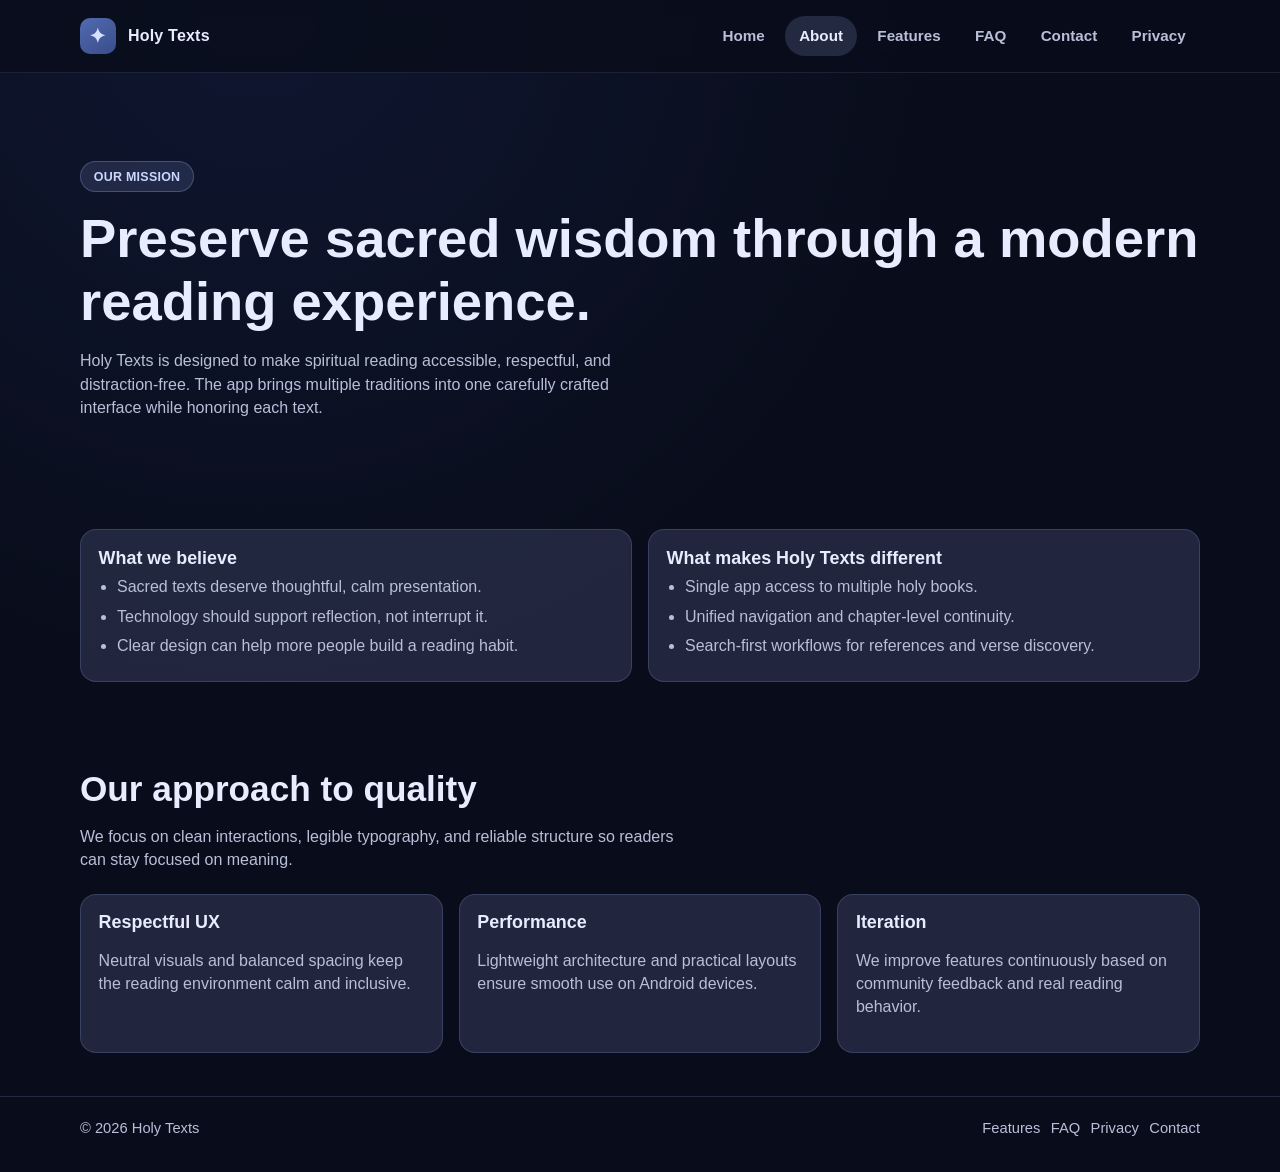
==== about.html @ 395edc4d "all changes so far" ====
<!DOCTYPE html>
<html lang="en">
  <head>
    <meta charset="UTF-8" />
    <meta name="viewport" content="width=device-width, initial-scale=1.0" />
    <title>About | Holy Texts</title>
    <meta name="description" content="Learn the mission behind Holy Texts and how the app helps users read holy scriptures with respect and clarity." />
    <link rel="stylesheet" href="styles.css" />
  </head>
  <body>
    <header class="site-header">
      <div class="container nav-wrap">
        <a class="brand" href="index.html"><span class="brand-mark">✦</span><span>Holy Texts</span></a>
        <button class="menu-btn" data-menu-button aria-expanded="false" aria-label="Open menu">Menu</button>
        <nav class="nav-links" data-nav-links>
          <a href="index.html">Home</a>
          <a class="active" href="about.html">About</a>
          <a href="features.html">Features</a>
          <a href="faq.html">FAQ</a>
          <a href="contact.html">Contact</a>
          <a href="privacy.html">Privacy</a>
        </nav>
      </div>
    </header>

    <main>
      <section class="hero">
        <div class="container">
          <span class="tag">Our mission</span>
          <h1>Preserve sacred wisdom through a modern reading experience.</h1>
          <p>
            Holy Texts is designed to make spiritual reading accessible, respectful, and distraction-free.
            The app brings multiple traditions into one carefully crafted interface while honoring each text.
          </p>
        </div>
      </section>

      <section class="section">
        <div class="container two-col">
          <article class="info-panel">
            <h3>What we believe</h3>
            <ul class="list">
              <li>Sacred texts deserve thoughtful, calm presentation.</li>
              <li>Technology should support reflection, not interrupt it.</li>
              <li>Clear design can help more people build a reading habit.</li>
            </ul>
          </article>
          <article class="info-panel">
            <h3>What makes Holy Texts different</h3>
            <ul class="list">
              <li>Single app access to multiple holy books.</li>
              <li>Unified navigation and chapter-level continuity.</li>
              <li>Search-first workflows for references and verse discovery.</li>
            </ul>
          </article>
        </div>
      </section>

      <section class="section">
        <div class="container">
          <h2>Our approach to quality</h2>
          <p class="section-intro">
            We focus on clean interactions, legible typography, and reliable structure so readers can stay focused on meaning.
          </p>
          <div class="card-grid">
            <article class="card">
              <h3>Respectful UX</h3>
              <p>Neutral visuals and balanced spacing keep the reading environment calm and inclusive.</p>
            </article>
            <article class="card">
              <h3>Performance</h3>
              <p>Lightweight architecture and practical layouts ensure smooth use on Android devices.</p>
            </article>
            <article class="card">
              <h3>Iteration</h3>
              <p>We improve features continuously based on community feedback and real reading behavior.</p>
            </article>
          </div>
        </div>
      </section>
    </main>

    <footer class="site-footer">
      <div class="container footer-row">
        <span>© 2026 Holy Texts</span>
        <nav class="footer-links">
          <a href="features.html">Features</a>
          <a href="faq.html">FAQ</a>
          <a href="privacy.html">Privacy</a>
          <a href="contact.html">Contact</a>
        </nav>
      </div>
    </footer>

    <script src="script.js"></script>
  </body>
</html>
---- styles.css ----
:root {
  --bg: #090d1b;
  --surface: #171b2a;
  --surface-2: #262d44;
  --surface-3: #3b4159;
  --text: #e8ecff;
  --text-soft: #b8bfd8;
  --primary: #3f5697;
  --accent: #6a4b71;
  --success: #7f9169;
  --danger: #9e1f1f;
  --border: #2f3550;
  --radius-lg: 24px;
  --radius-md: 16px;
  --shadow: 0 20px 50px rgba(0, 0, 0, 0.28);
  --max-width: 1120px;
}

* {
  box-sizing: border-box;
}

html,
body {
  margin: 0;
  padding: 0;
  font-family: Inter, "Segoe UI", Roboto, Arial, sans-serif;
  background: radial-gradient(circle at 20% 0%, #0f1630 0%, var(--bg) 44%);
  color: var(--text);
  line-height: 1.45;
}

a {
  color: inherit;
  text-decoration: none;
}

img {
  max-width: 100%;
  display: block;
}

.container {
  width: min(100% - 2rem, var(--max-width));
  margin-inline: auto;
}

.site-header {
  position: sticky;
  top: 0;
  z-index: 20;
  backdrop-filter: blur(8px);
  background: rgba(9, 13, 27, 0.8);
  border-bottom: 1px solid rgba(117, 128, 173, 0.18);
}

.nav-wrap {
  display: flex;
  align-items: center;
  justify-content: space-between;
  min-height: 72px;
  gap: 1rem;
}

.brand {
  display: inline-flex;
  align-items: center;
  gap: 0.75rem;
  font-weight: 700;
  letter-spacing: 0.2px;
}

.brand-mark {
  width: 36px;
  height: 36px;
  border-radius: 10px;
  background: linear-gradient(145deg, #516ab0, #394d8a);
  display: grid;
  place-items: center;
  color: #d8e2ff;
  font-size: 20px;
}

.nav-links {
  display: flex;
  align-items: center;
  gap: 0.35rem;
}

.nav-links a {
  padding: 0.58rem 0.9rem;
  border-radius: 999px;
  color: var(--text-soft);
  font-weight: 600;
  font-size: 0.95rem;
}

.nav-links a:hover,
.nav-links a.active {
  color: var(--text);
  background: rgba(137, 153, 214, 0.2);
}

.menu-btn {
  display: none;
  border: 1px solid var(--border);
  background: transparent;
  color: var(--text);
  padding: 0.45rem 0.68rem;
  border-radius: 10px;
}

.hero {
  padding: 5.5rem 0 2.5rem;
}

.hero-grid {
  display: grid;
  grid-template-columns: 1.1fr 0.9fr;
  gap: 2rem;
  align-items: center;
}

.tag {
  display: inline-block;
  background: rgba(129, 146, 207, 0.18);
  color: #cbd7ff;
  border: 1px solid rgba(153, 170, 230, 0.3);
  border-radius: 999px;
  padding: 0.35rem 0.8rem;
  font-weight: 700;
  font-size: 0.78rem;
  letter-spacing: 0.02em;
  text-transform: uppercase;
}

h1,
h2,
h3 {
  line-height: 1.15;
  margin: 0;
}

h1 {
  margin-top: 1rem;
  font-size: clamp(2rem, 5vw, 3.4rem);
}

.hero p {
  margin: 1rem 0 1.7rem;
  color: var(--text-soft);
  max-width: 60ch;
}

.button-row {
  display: flex;
  flex-wrap: wrap;
  gap: 0.8rem;
}

.btn {
  border: none;
  border-radius: 12px;
  padding: 0.72rem 1.15rem;
  font-weight: 700;
  cursor: pointer;
  font-size: 0.95rem;
}

.btn.primary {
  background: linear-gradient(145deg, #4f66a7, #3e5593);
  color: #f4f7ff;
}

.btn.ghost {
  background: transparent;
  color: var(--text);
  border: 1px solid var(--border);
}

.mock-panel {
  background: linear-gradient(170deg, #101932 5%, #0f1324 70%);
  border: 1px solid rgba(153, 170, 230, 0.22);
  border-radius: var(--radius-lg);
  padding: 1rem;
  box-shadow: var(--shadow);
}

.mock-grid {
  display: grid;
  grid-template-columns: 1fr 1fr;
  gap: 0.8rem;
}

.mock-card {
  min-height: 98px;
  border-radius: 16px;
  background: var(--surface-2);
  border: 1px solid rgba(166, 176, 210, 0.2);
  padding: 0.85rem;
}

.mock-card.primary { background: var(--primary); }
.mock-card.accent { background: var(--accent); }
.mock-card.soft { background: #464d67; }

.section {
  padding: 2.7rem 0;
}

.section h2 {
  font-size: clamp(1.5rem, 3vw, 2.2rem);
  margin-bottom: 0.7rem;
}

.section-intro {
  color: var(--text-soft);
  max-width: 70ch;
  margin-bottom: 1.4rem;
}

.card-grid {
  display: grid;
  grid-template-columns: repeat(3, minmax(0, 1fr));
  gap: 1rem;
}

.card,
.info-panel {
  background: rgba(40, 47, 72, 0.78);
  border: 1px solid rgba(136, 152, 206, 0.24);
  border-radius: var(--radius-md);
  padding: 1.1rem;
}

.card h3,
.info-panel h3 {
  margin-bottom: 0.4rem;
  font-size: 1.12rem;
}

.card p,
.info-panel p,
.list li {
  color: var(--text-soft);
}

.two-col {
  display: grid;
  grid-template-columns: 1fr 1fr;
  gap: 1rem;
}

.list {
  margin: 0;
  padding-left: 1.15rem;
}

.list li { margin: 0.4rem 0; }

.contact-form {
  display: grid;
  gap: 0.8rem;
}

label {
  display: grid;
  gap: 0.35rem;
  font-weight: 600;
  font-size: 0.92rem;
}

input,
textarea {
  width: 100%;
  background: #121a30;
  border: 1px solid var(--border);
  border-radius: 10px;
  color: var(--text);
  font: inherit;
  padding: 0.68rem 0.8rem;
}

textarea {
  min-height: 130px;
  resize: vertical;
}

.muted {
  color: var(--text-soft);
  font-size: 0.9rem;
}

.faq-list details {
  background: rgba(37, 43, 66, 0.8);
  border: 1px solid rgba(136, 152, 206, 0.24);
  border-radius: 12px;
  padding: 0.85rem 0.95rem;
}

.faq-list details + details { margin-top: 0.65rem; }

summary {
  cursor: pointer;
  font-weight: 700;
}

details p {
  margin: 0.6rem 0 0.1rem;
  color: var(--text-soft);
}

.cta-band {
  margin: 1.1rem 0 2.8rem;
  background: linear-gradient(145deg, rgba(79, 102, 167, 0.95), rgba(61, 82, 143, 0.95));
  border: 1px solid rgba(183, 197, 247, 0.32);
  border-radius: var(--radius-lg);
  padding: 1.2rem;
  display: flex;
  justify-content: space-between;
  align-items: center;
  gap: 1rem;
  flex-wrap: wrap;
}

.site-footer {
  border-top: 1px solid rgba(127, 140, 188, 0.22);
  padding: 1.3rem 0 2rem;
  color: var(--text-soft);
  font-size: 0.92rem;
}

.footer-row {
  display: flex;
  justify-content: space-between;
  align-items: center;
  gap: 1rem;
  flex-wrap: wrap;
}

.footer-links {
  display: flex;
  flex-wrap: wrap;
  gap: 0.65rem;
}

.footer-links a:hover {
  color: var(--text);
}

@media (max-width: 960px) {
  .hero-grid,
  .card-grid,
  .two-col {
    grid-template-columns: 1fr;
  }

  .hero {
    padding-top: 4.2rem;
  }
}

@media (max-width: 760px) {
  .menu-btn { display: inline-block; }

  .nav-links {
    position: absolute;
    top: 72px;
    left: 0;
    right: 0;
    display: none;
    flex-direction: column;
    align-items: stretch;
    padding: 0.65rem 1rem 1rem;
    background: rgba(9, 13, 27, 0.96);
    border-bottom: 1px solid rgba(117, 128, 173, 0.18);
  }

  .nav-links.open { display: flex; }

  .nav-links a {
    border-radius: 10px;
    text-align: left;
  }
}
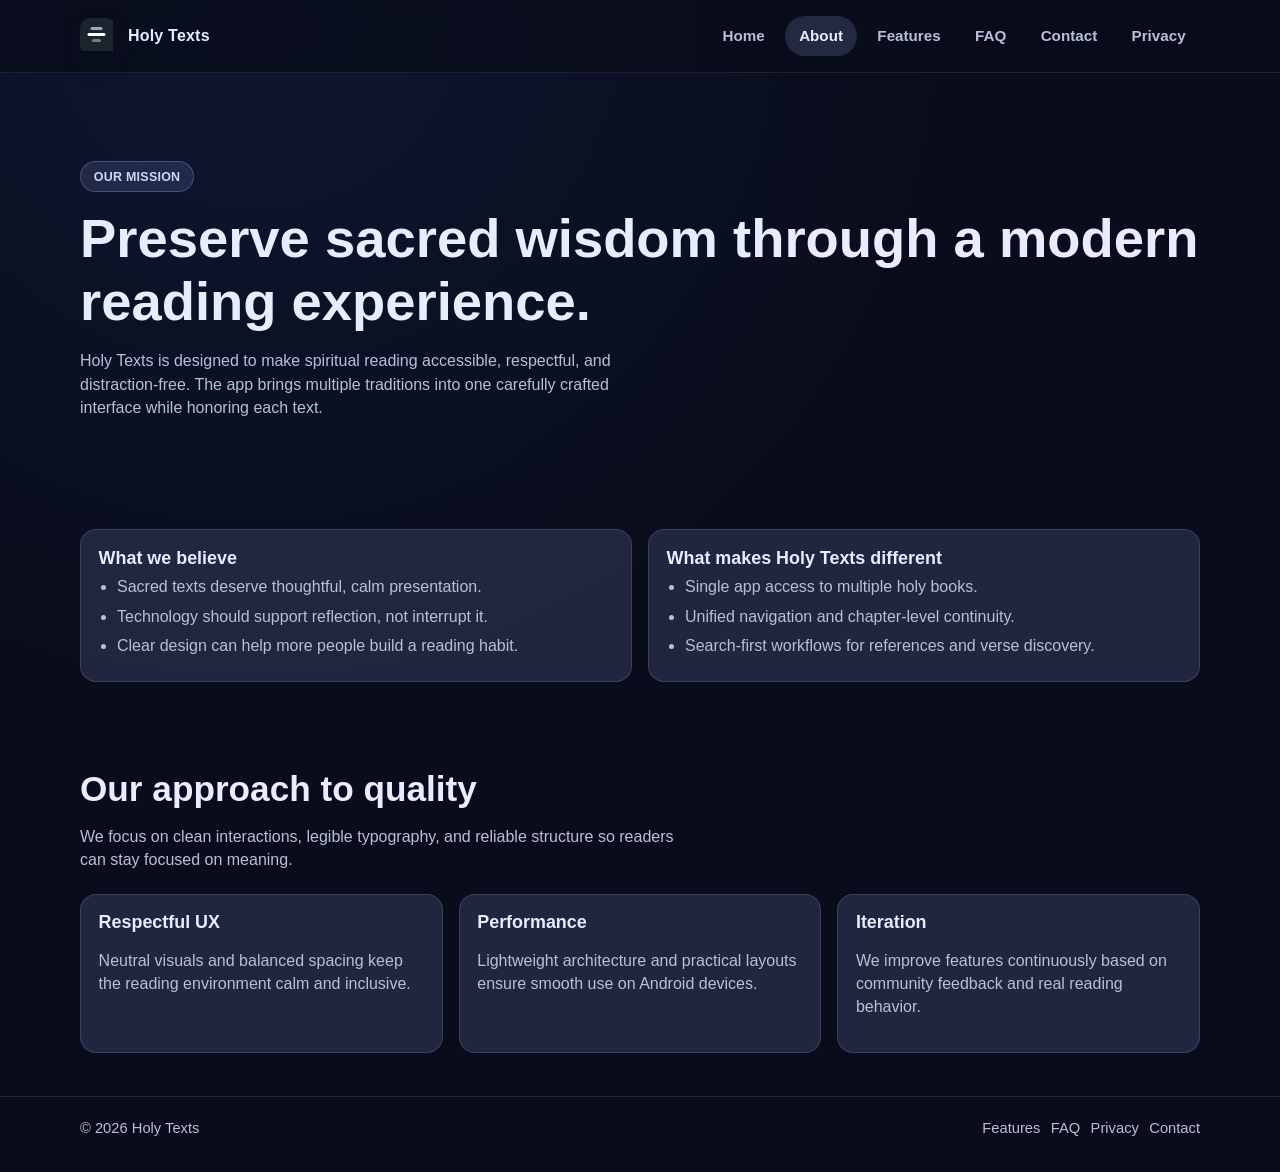
==== commit bc4bb371: "pushing" ====
--- a/about.html
+++ b/about.html
@@ -5,12 +5,13 @@
     <meta name="viewport" content="width=device-width, initial-scale=1.0" />
     <title>About | Holy Texts</title>
     <meta name="description" content="Learn the mission behind Holy Texts and how the app helps users read holy scriptures with respect and clarity." />
+    <link rel="icon" type="image/svg+xml" href="assets/holy_texts.svg" />
     <link rel="stylesheet" href="styles.css" />
   </head>
   <body>
     <header class="site-header">
       <div class="container nav-wrap">
-        <a class="brand" href="index.html"><span class="brand-mark">✦</span><span>Holy Texts</span></a>
+        <a class="brand" href="index.html"><span class="brand-mark"><img src="assets/holy_texts.svg" alt="Holy Texts app icon" /></span><span>Holy Texts</span></a>
         <button class="menu-btn" data-menu-button aria-expanded="false" aria-label="Open menu">Menu</button>
         <nav class="nav-links" data-nav-links>
           <a href="index.html">Home</a>
--- a/styles.css
+++ b/styles.css
@@ -74,11 +74,14 @@
   width: 36px;
   height: 36px;
   border-radius: 10px;
-  background: linear-gradient(145deg, #516ab0, #394d8a);
-  display: grid;
-  place-items: center;
-  color: #d8e2ff;
-  font-size: 20px;
+  overflow: hidden;
+  box-shadow: 0 8px 20px rgba(14, 20, 40, 0.35);
+}
+
+.brand-mark img {
+  width: 100%;
+  height: 100%;
+  object-fit: cover;
 }
 
 .nav-links {
@@ -225,6 +228,26 @@
   gap: 1rem;
 }
 
+.screenshot-grid {
+  display: grid;
+  grid-template-columns: repeat(4, minmax(0, 1fr));
+  gap: 1rem;
+}
+
+.phone-shot {
+  border-radius: 22px;
+  overflow: hidden;
+  border: 1px solid rgba(142, 161, 224, 0.22);
+  background: #0d1225;
+  box-shadow: var(--shadow);
+}
+
+.phone-shot img {
+  width: 100%;
+  aspect-ratio: 9 / 19.5;
+  object-fit: cover;
+}
+
 .card,
 .info-panel {
   background: rgba(40, 47, 72, 0.78);
@@ -353,6 +376,10 @@
   .card-grid,
   .two-col {
     grid-template-columns: 1fr;
+  }
+
+  .screenshot-grid {
+    grid-template-columns: repeat(2, minmax(0, 1fr));
   }
 
   .hero {
@@ -382,4 +409,8 @@
     border-radius: 10px;
     text-align: left;
   }
-}
+
+  .screenshot-grid {
+    grid-template-columns: 1fr;
+  }
+}
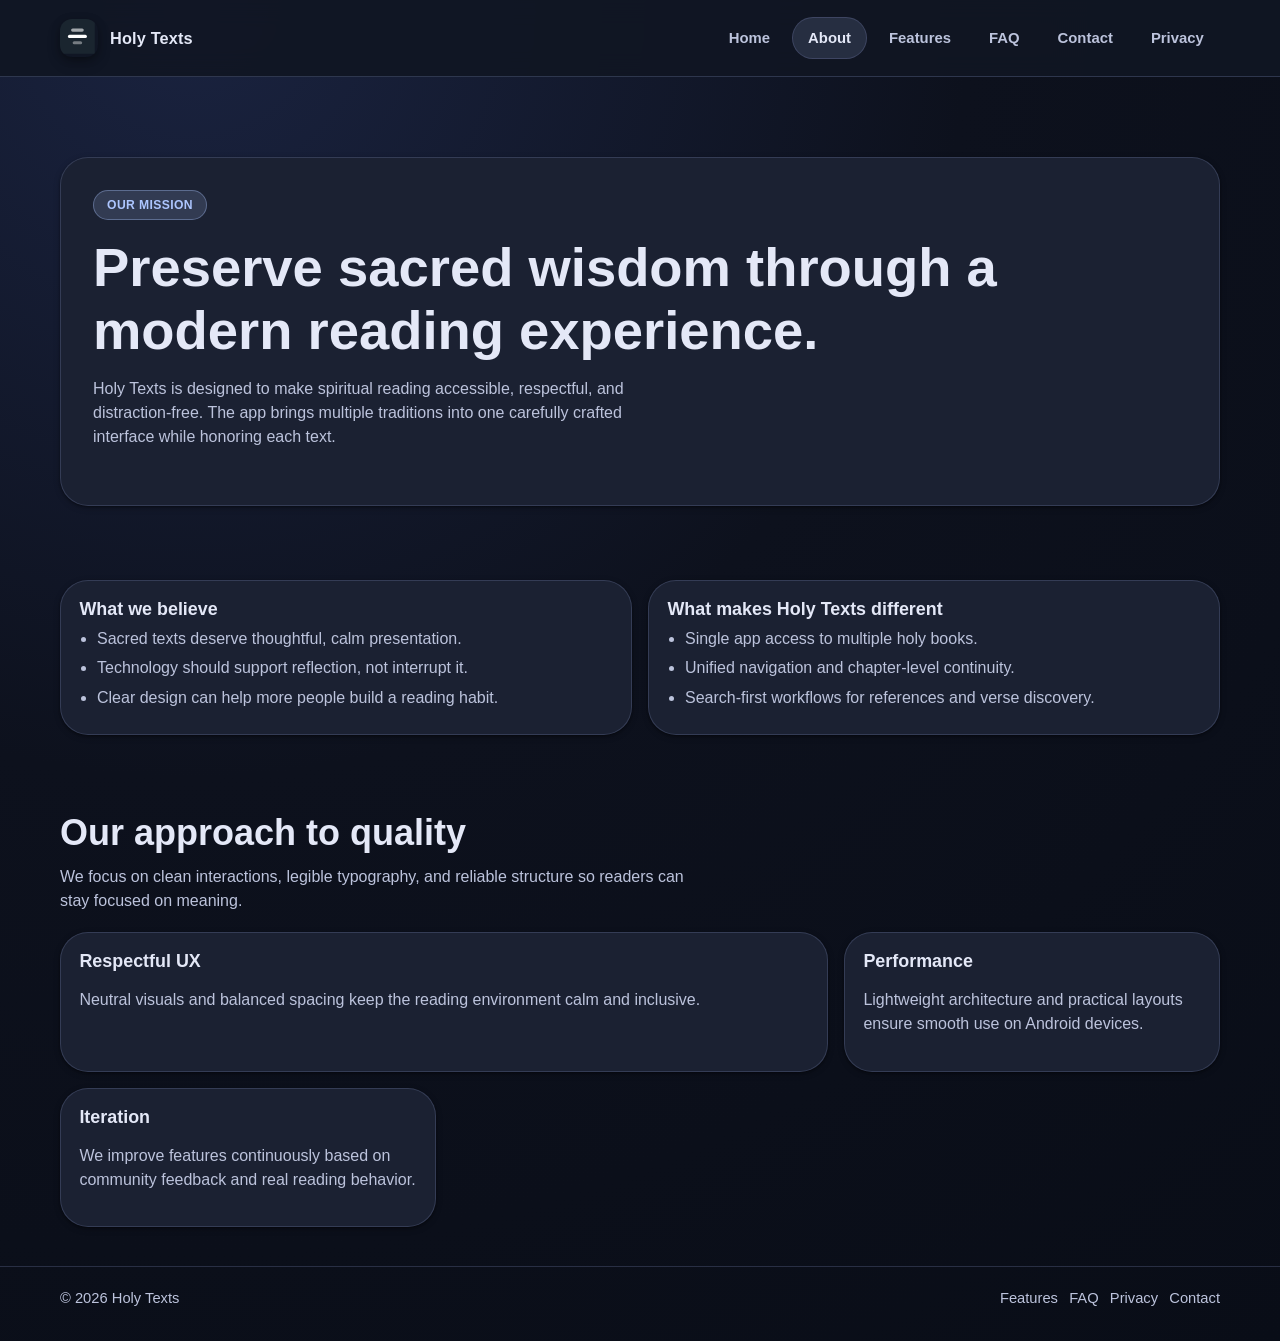
==== commit 59718f57: "cleaned up website" ====
--- a/about.html
+++ b/about.html
@@ -26,7 +26,7 @@
 
     <main>
       <section class="hero">
-        <div class="container">
+        <div class="container hero-content">
           <span class="tag">Our mission</span>
           <h1>Preserve sacred wisdom through a modern reading experience.</h1>
           <p>
@@ -37,8 +37,8 @@
       </section>
 
       <section class="section">
-        <div class="container two-col">
-          <article class="info-panel">
+        <div class="container two-col bento-grid">
+          <article class="info-panel bento-item" data-popup-title="What We Believe" data-popup-description="Holy Texts is designed to support respectful, distraction-light engagement with sacred writings through thoughtful UX.">
             <h3>What we believe</h3>
             <ul class="list">
               <li>Sacred texts deserve thoughtful, calm presentation.</li>
@@ -46,7 +46,7 @@
               <li>Clear design can help more people build a reading habit.</li>
             </ul>
           </article>
-          <article class="info-panel">
+          <article class="info-panel bento-item" data-popup-title="What Makes Holy Texts Different" data-popup-description="A unified multi-text reading experience makes discovery and continuity easier across traditions.">
             <h3>What makes Holy Texts different</h3>
             <ul class="list">
               <li>Single app access to multiple holy books.</li>
@@ -63,16 +63,16 @@
           <p class="section-intro">
             We focus on clean interactions, legible typography, and reliable structure so readers can stay focused on meaning.
           </p>
-          <div class="card-grid">
-            <article class="card">
+          <div class="card-grid bento-grid">
+            <article class="card bento-item bento-wide" data-popup-title="Respectful UX" data-popup-description="Visual tone, spacing, and layout choices prioritize calm and inclusivity for sacred content.">
               <h3>Respectful UX</h3>
               <p>Neutral visuals and balanced spacing keep the reading environment calm and inclusive.</p>
             </article>
-            <article class="card">
+            <article class="card bento-item" data-popup-title="Performance" data-popup-description="The app favors responsive interactions and efficient layouts for smooth reading sessions on Android.">
               <h3>Performance</h3>
               <p>Lightweight architecture and practical layouts ensure smooth use on Android devices.</p>
             </article>
-            <article class="card">
+            <article class="card bento-item" data-popup-title="Iteration" data-popup-description="Feature development is driven by user feedback and practical study behavior over time.">
               <h3>Iteration</h3>
               <p>We improve features continuously based on community feedback and real reading behavior.</p>
             </article>
--- a/styles.css
+++ b/styles.css
@@ -1,33 +1,40 @@
 :root {
-  --bg: #090d1b;
-  --surface: #171b2a;
-  --surface-2: #262d44;
-  --surface-3: #3b4159;
-  --text: #e8ecff;
-  --text-soft: #b8bfd8;
-  --primary: #3f5697;
-  --accent: #6a4b71;
-  --success: #7f9169;
-  --danger: #9e1f1f;
-  --border: #2f3550;
-  --radius-lg: 24px;
+  --md-sys-color-primary: #adc6ff;
+  --md-sys-color-on-primary: #082f74;
+  --md-sys-color-primary-container: #31477a;
+  --md-sys-color-on-primary-container: #dce7ff;
+  --md-sys-color-secondary: #c6c4dd;
+  --md-sys-color-secondary-container: #454b66;
+  --md-sys-color-tertiary-container: #624968;
+  --md-sys-color-error-container: #8a1f1f;
+  --md-sys-color-surface: #111623;
+  --md-sys-color-surface-container: #1b2132;
+  --md-sys-color-surface-container-high: #252c40;
+  --md-sys-color-surface-container-highest: #32394f;
+  --md-sys-color-outline: #4f5878;
+  --md-sys-color-outline-variant: #3a4260;
+  --md-sys-color-on-surface: #e4e8f7;
+  --md-sys-color-on-surface-variant: #bcc3dc;
+  --md-sys-color-surface-tint: #adc6ff;
+  --md-sys-elevation-1: 0 1px 2px rgba(0, 0, 0, 0.35), 0 2px 6px rgba(0, 0, 0, 0.25);
+  --md-sys-elevation-2: 0 2px 8px rgba(0, 0, 0, 0.3), 0 6px 14px rgba(0, 0, 0, 0.2);
+  --md-sys-elevation-3: 0 6px 18px rgba(0, 0, 0, 0.34), 0 12px 26px rgba(0, 0, 0, 0.25);
+  --radius-xl: 28px;
+  --radius-lg: 20px;
   --radius-md: 16px;
-  --shadow: 0 20px 50px rgba(0, 0, 0, 0.28);
-  --max-width: 1120px;
-}
-
-* {
-  box-sizing: border-box;
-}
+  --max-width: 1160px;
+}
+
+* { box-sizing: border-box; }
 
 html,
 body {
   margin: 0;
   padding: 0;
   font-family: Inter, "Segoe UI", Roboto, Arial, sans-serif;
-  background: radial-gradient(circle at 20% 0%, #0f1630 0%, var(--bg) 44%);
-  color: var(--text);
-  line-height: 1.45;
+  background: radial-gradient(circle at 15% 0%, #1a2340 0%, #0d111d 45%, #090d17 100%);
+  color: var(--md-sys-color-on-surface);
+  line-height: 1.5;
 }
 
 a {
@@ -45,20 +52,26 @@
   margin-inline: auto;
 }
 
+.hero-content > p,
+.hero-content > h1,
+.section-intro {
+  max-width: 70ch;
+}
+
 .site-header {
   position: sticky;
   top: 0;
-  z-index: 20;
-  backdrop-filter: blur(8px);
-  background: rgba(9, 13, 27, 0.8);
-  border-bottom: 1px solid rgba(117, 128, 173, 0.18);
+  z-index: 40;
+  background: color-mix(in srgb, var(--md-sys-color-surface) 92%, transparent);
+  border-bottom: 1px solid color-mix(in srgb, var(--md-sys-color-outline) 50%, transparent);
+  backdrop-filter: blur(12px);
 }
 
 .nav-wrap {
   display: flex;
   align-items: center;
   justify-content: space-between;
-  min-height: 72px;
+  min-height: 76px;
   gap: 1rem;
 }
 
@@ -66,16 +79,17 @@
   display: inline-flex;
   align-items: center;
   gap: 0.75rem;
+  font-size: 1.02rem;
   font-weight: 700;
-  letter-spacing: 0.2px;
+  letter-spacing: 0.15px;
 }
 
 .brand-mark {
-  width: 36px;
-  height: 36px;
-  border-radius: 10px;
+  width: 38px;
+  height: 38px;
+  border-radius: 12px;
   overflow: hidden;
-  box-shadow: 0 8px 20px rgba(14, 20, 40, 0.35);
+  box-shadow: var(--md-sys-elevation-2);
 }
 
 .brand-mark img {
@@ -90,69 +104,98 @@
   gap: 0.35rem;
 }
 
-.nav-links a {
-  padding: 0.58rem 0.9rem;
+.nav-links a,
+.menu-btn {
+  min-height: 40px;
+  padding: 0.56rem 0.95rem;
   border-radius: 999px;
-  color: var(--text-soft);
+  font-size: 0.93rem;
   font-weight: 600;
-  font-size: 0.95rem;
+  color: var(--md-sys-color-on-surface-variant);
+  border: 1px solid transparent;
+  transition: background-color 0.2s ease, border-color 0.2s ease, color 0.2s ease;
 }
 
 .nav-links a:hover,
 .nav-links a.active {
-  color: var(--text);
-  background: rgba(137, 153, 214, 0.2);
+  color: var(--md-sys-color-on-surface);
+  border-color: color-mix(in srgb, var(--md-sys-color-outline) 60%, transparent);
+  background: color-mix(in srgb, var(--md-sys-color-primary) 14%, transparent);
 }
 
 .menu-btn {
   display: none;
-  border: 1px solid var(--border);
+  cursor: pointer;
   background: transparent;
-  color: var(--text);
-  padding: 0.45rem 0.68rem;
-  border-radius: 10px;
 }
 
 .hero {
-  padding: 5.5rem 0 2.5rem;
+  padding: 5rem 0 2.2rem;
 }
 
 .hero-grid {
-  display: grid;
-  grid-template-columns: 1.1fr 0.9fr;
-  gap: 2rem;
+  align-items: stretch;
+}
+
+.hero-content,
+.hero-panel {
+  background: linear-gradient(
+    160deg,
+    color-mix(in srgb, var(--md-sys-color-surface-container-high) 86%, #223563 14%),
+    var(--md-sys-color-surface-container)
+  );
+  border: 1px solid color-mix(in srgb, var(--md-sys-color-outline) 45%, transparent);
+  box-shadow: var(--md-sys-elevation-2);
+}
+
+.hero-content {
+  padding: clamp(1.3rem, 2.8vw, 2rem);
+}
+
+.hero-panel {
+  padding: 1rem;
+}
+
+.tag {
+  display: inline-flex;
   align-items: center;
-}
-
-.tag {
-  display: inline-block;
-  background: rgba(129, 146, 207, 0.18);
-  color: #cbd7ff;
-  border: 1px solid rgba(153, 170, 230, 0.3);
+  gap: 0.45rem;
+  background: color-mix(in srgb, var(--md-sys-color-primary) 16%, transparent);
+  border: 1px solid color-mix(in srgb, var(--md-sys-color-primary) 35%, transparent);
+  color: var(--md-sys-color-primary);
   border-radius: 999px;
-  padding: 0.35rem 0.8rem;
+  padding: 0.32rem 0.82rem;
+  font-size: 0.76rem;
   font-weight: 700;
-  font-size: 0.78rem;
-  letter-spacing: 0.02em;
   text-transform: uppercase;
+  letter-spacing: 0.03em;
 }
 
 h1,
 h2,
 h3 {
-  line-height: 1.15;
   margin: 0;
+  line-height: 1.16;
 }
 
 h1 {
-  margin-top: 1rem;
-  font-size: clamp(2rem, 5vw, 3.4rem);
+  margin-top: 0.95rem;
+  font-size: clamp(2.05rem, 5vw, 3.4rem);
+}
+
+.hero p,
+.section-intro,
+.muted,
+.card p,
+.info-panel p,
+.list li,
+details p {
+  color: var(--md-sys-color-on-surface-variant);
 }
 
 .hero p {
-  margin: 1rem 0 1.7rem;
-  color: var(--text-soft);
-  max-width: 60ch;
+  margin: 0.95rem 0 1.5rem;
+  max-width: 62ch;
 }
 
 .button-row {
@@ -162,128 +205,307 @@
 }
 
 .btn {
-  border: none;
-  border-radius: 12px;
-  padding: 0.72rem 1.15rem;
+  display: inline-flex;
+  align-items: center;
+  justify-content: center;
+  min-height: 42px;
+  border-radius: 999px;
+  padding: 0.72rem 1.18rem;
+  font-size: 0.94rem;
   font-weight: 700;
+  border: 1px solid transparent;
   cursor: pointer;
-  font-size: 0.95rem;
+  transition: transform 0.15s ease, filter 0.15s ease;
 }
 
 .btn.primary {
-  background: linear-gradient(145deg, #4f66a7, #3e5593);
-  color: #f4f7ff;
+  background: var(--md-sys-color-primary);
+  color: var(--md-sys-color-on-primary);
 }
 
 .btn.ghost {
-  background: transparent;
-  color: var(--text);
-  border: 1px solid var(--border);
-}
-
-.mock-panel {
-  background: linear-gradient(170deg, #101932 5%, #0f1324 70%);
-  border: 1px solid rgba(153, 170, 230, 0.22);
-  border-radius: var(--radius-lg);
-  padding: 1rem;
-  box-shadow: var(--shadow);
+  background: color-mix(in srgb, var(--md-sys-color-surface-container-high) 82%, transparent);
+  border-color: var(--md-sys-color-outline);
+  color: var(--md-sys-color-on-surface);
 }
 
 .mock-grid {
   display: grid;
-  grid-template-columns: 1fr 1fr;
+  grid-template-columns: repeat(2, minmax(0, 1fr));
   gap: 0.8rem;
 }
 
 .mock-card {
-  min-height: 98px;
-  border-radius: 16px;
-  background: var(--surface-2);
-  border: 1px solid rgba(166, 176, 210, 0.2);
-  padding: 0.85rem;
-}
-
-.mock-card.primary { background: var(--primary); }
-.mock-card.accent { background: var(--accent); }
-.mock-card.soft { background: #464d67; }
+  min-height: 104px;
+  border-radius: var(--radius-md);
+  border: 1px solid color-mix(in srgb, var(--md-sys-color-outline-variant) 70%, transparent);
+  background: var(--md-sys-color-surface-container-high);
+  padding: 0.88rem;
+}
+
+.mock-card.primary { background: var(--md-sys-color-primary-container); }
+.mock-card.accent { background: var(--md-sys-color-tertiary-container); }
+.mock-card.soft { background: var(--md-sys-color-surface-container-highest); }
 
 .section {
-  padding: 2.7rem 0;
+  padding: 2.4rem 0;
 }
 
 .section h2 {
-  font-size: clamp(1.5rem, 3vw, 2.2rem);
+  font-size: clamp(1.55rem, 3vw, 2.25rem);
   margin-bottom: 0.7rem;
 }
 
 .section-intro {
-  color: var(--text-soft);
-  max-width: 70ch;
-  margin-bottom: 1.4rem;
-}
-
-.card-grid {
+  margin: 0 0 1.2rem;
+  max-width: 72ch;
+}
+
+.bento-grid,
+.card-grid,
+.two-col,
+.faq-list {
   display: grid;
-  grid-template-columns: repeat(3, minmax(0, 1fr));
+  grid-template-columns: repeat(12, minmax(0, 1fr));
   gap: 1rem;
 }
 
 .screenshot-grid {
   display: grid;
-  grid-template-columns: repeat(4, minmax(0, 1fr));
+  grid-template-columns: repeat(auto-fit, minmax(220px, 1fr));
   gap: 1rem;
-}
+  align-items: start;
+}
+
+.bento-grid > * {
+  grid-column: span 4;
+}
+
+.bento-item,
+.card,
+.info-panel,
+.faq-list details,
+.phone-shot,
+.mock-panel,
+.hero-content,
+.hero-panel,
+.cta-band {
+  border-radius: var(--radius-xl);
+  background: var(--md-sys-color-surface-container);
+  border: 1px solid color-mix(in srgb, var(--md-sys-color-outline) 50%, transparent);
+  box-shadow: var(--md-sys-elevation-1);
+}
+
+.bento-item,
+.card,
+.info-panel,
+.faq-list details,
+.cta-band {
+  padding: 1.15rem;
+}
+
+.hero-content,
+.mock-panel {
+  grid-column: span 6;
+}
+
+.card-grid > *,
+.two-col > *,
+.faq-list > * {
+  grid-column: span 4;
+}
+
+.two-col > * {
+  grid-column: span 6;
+}
+
+.screenshot-grid > * { grid-column: auto !important; }
+
+.faq-list > * {
+  grid-column: span 6;
+}
+
+.bento-wide { grid-column: span 8 !important; }
+.bento-tall { grid-row: span 2; }
+.bento-large { grid-column: span 12 !important; }
+
+.card h3,
+.info-panel h3,
+.faq-list summary {
+  margin-bottom: 0.42rem;
+  font-size: 1.12rem;
+}
+
+.list {
+  margin: 0;
+  padding-left: 1.1rem;
+}
+
+.list li { margin: 0.36rem 0; }
 
 .phone-shot {
-  border-radius: 22px;
   overflow: hidden;
-  border: 1px solid rgba(142, 161, 224, 0.22);
-  background: #0d1225;
-  box-shadow: var(--shadow);
+  padding: 0.35rem;
+  background: #0f1525;
+  width: min(100%, 340px);
+  justify-self: center;
 }
 
 .phone-shot img {
   width: 100%;
-  aspect-ratio: 9 / 19.5;
-  object-fit: cover;
-}
-
-.card,
-.info-panel {
-  background: rgba(40, 47, 72, 0.78);
-  border: 1px solid rgba(136, 152, 206, 0.24);
-  border-radius: var(--radius-md);
-  padding: 1.1rem;
-}
-
-.card h3,
-.info-panel h3 {
-  margin-bottom: 0.4rem;
-  font-size: 1.12rem;
-}
-
-.card p,
-.info-panel p,
-.list li {
-  color: var(--text-soft);
-}
-
-.two-col {
+  height: auto;
+  object-fit: contain;
+  object-position: top center;
+  border-radius: calc(var(--radius-xl) - 8px);
+  background: #0b1020;
+  transition: transform 0.25s ease;
+}
+
+.clickable-card {
+  cursor: pointer;
+}
+
+.clickable-card:focus-visible {
+  outline: 2px solid var(--md-sys-color-primary);
+  outline-offset: 2px;
+}
+
+body.modal-open {
+  overflow: hidden;
+}
+
+.modal-backdrop {
+  position: fixed;
+  inset: 0;
+  z-index: 120;
   display: grid;
-  grid-template-columns: 1fr 1fr;
-  gap: 1rem;
-}
-
-.list {
+  place-items: center;
+  padding: 1rem;
+  background: rgba(4, 7, 15, 0.72);
+  backdrop-filter: blur(5px);
+}
+
+.modal-backdrop[hidden] {
+  display: none !important;
+}
+
+.modal-card {
+  width: min(100%, 560px);
+  border-radius: var(--radius-xl);
+  border: 1px solid color-mix(in srgb, var(--md-sys-color-outline) 55%, transparent);
+  background: linear-gradient(165deg, var(--md-sys-color-surface-container-high), var(--md-sys-color-surface-container));
+  color: var(--md-sys-color-on-surface);
+  box-shadow: var(--md-sys-elevation-3);
+  padding: 1.15rem;
+  position: relative;
+  animation: modalPopIn 0.18s ease;
+}
+
+.modal-card h3 {
+  margin: 0 2rem 0.6rem 0;
+  font-size: 1.22rem;
+}
+
+.modal-card p {
   margin: 0;
-  padding-left: 1.15rem;
-}
-
-.list li { margin: 0.4rem 0; }
+  color: var(--md-sys-color-on-surface-variant);
+  line-height: 1.6;
+}
+
+.modal-actions {
+  margin-top: 1rem;
+  display: flex;
+  justify-content: flex-start;
+}
+
+.modal-close {
+  position: absolute;
+  top: 0.7rem;
+  right: 0.7rem;
+  width: 34px;
+  height: 34px;
+  border-radius: 999px;
+  border: 1px solid color-mix(in srgb, var(--md-sys-color-outline) 70%, transparent);
+  background: var(--md-sys-color-surface-container-highest);
+  color: var(--md-sys-color-on-surface);
+  font-size: 1.3rem;
+  line-height: 1;
+  cursor: pointer;
+}
+
+.modal-close:hover {
+  transform: scale(1.04);
+}
+
+.modal-close:active {
+  transform: scale(0.97);
+}
+
+@keyframes modalPopIn {
+  from {
+    opacity: 0;
+    transform: translateY(10px) scale(0.98);
+  }
+  to {
+    opacity: 1;
+    transform: translateY(0) scale(1);
+  }
+}
+
+:where(
+  .bento-item,
+  .card,
+  .info-panel,
+  .faq-list details,
+  .phone-shot,
+  .mock-card,
+  .cta-band,
+  .btn,
+  .nav-links a,
+  .menu-btn,
+  .footer-links a,
+  .brand
+) {
+  transition: transform 0.22s ease, box-shadow 0.22s ease, filter 0.22s ease, background-color 0.22s ease;
+  transform-origin: center;
+}
+
+@media (hover: hover) {
+  :where(.bento-item, .card, .info-panel, .faq-list details, .phone-shot, .mock-card, .cta-band):hover {
+    transform: translateY(-4px);
+    box-shadow: var(--md-sys-elevation-2);
+  }
+
+  :where(.btn, .nav-links a, .menu-btn, .footer-links a, .brand):hover {
+    transform: translateY(-1px);
+    filter: brightness(1.05);
+  }
+
+  .phone-shot:hover img {
+    transform: scale(1.018);
+  }
+}
+
+:where(
+  .bento-item,
+  .card,
+  .info-panel,
+  .faq-list details,
+  .phone-shot,
+  .mock-card,
+  .cta-band,
+  .btn,
+  .nav-links a,
+  .menu-btn,
+  .footer-links a,
+  .brand
+):active {
+  transform: scale(0.985);
+}
 
 .contact-form {
   display: grid;
-  gap: 0.8rem;
+  gap: 0.85rem;
 }
 
 label {
@@ -296,60 +518,64 @@
 input,
 textarea {
   width: 100%;
-  background: #121a30;
-  border: 1px solid var(--border);
-  border-radius: 10px;
-  color: var(--text);
+  background: var(--md-sys-color-surface-container-high);
+  border: 1px solid var(--md-sys-color-outline);
+  color: var(--md-sys-color-on-surface);
   font: inherit;
-  padding: 0.68rem 0.8rem;
+  padding: 0.7rem 0.85rem;
+  border-radius: 14px;
+}
+
+input:focus,
+textarea:focus {
+  outline: none;
+  border-color: var(--md-sys-color-primary);
+  box-shadow: 0 0 0 2px color-mix(in srgb, var(--md-sys-color-primary) 26%, transparent);
 }
 
 textarea {
-  min-height: 130px;
+  min-height: 132px;
   resize: vertical;
 }
 
-.muted {
-  color: var(--text-soft);
-  font-size: 0.9rem;
-}
-
 .faq-list details {
-  background: rgba(37, 43, 66, 0.8);
-  border: 1px solid rgba(136, 152, 206, 0.24);
-  border-radius: 12px;
-  padding: 0.85rem 0.95rem;
-}
-
-.faq-list details + details { margin-top: 0.65rem; }
+  margin: 0;
+}
 
 summary {
   cursor: pointer;
   font-weight: 700;
+  list-style: none;
+}
+
+summary::-webkit-details-marker {
+  display: none;
 }
 
 details p {
-  margin: 0.6rem 0 0.1rem;
-  color: var(--text-soft);
+  margin: 0.55rem 0 0.1rem;
 }
 
 .cta-band {
-  margin: 1.1rem 0 2.8rem;
-  background: linear-gradient(145deg, rgba(79, 102, 167, 0.95), rgba(61, 82, 143, 0.95));
-  border: 1px solid rgba(183, 197, 247, 0.32);
-  border-radius: var(--radius-lg);
-  padding: 1.2rem;
+  margin: 1.2rem 0 2.8rem;
   display: flex;
   justify-content: space-between;
   align-items: center;
+  flex-wrap: wrap;
   gap: 1rem;
-  flex-wrap: wrap;
+  background: linear-gradient(145deg, #3b538f, #32457a);
+  border-color: color-mix(in srgb, var(--md-sys-color-primary) 34%, transparent);
+  box-shadow: var(--md-sys-elevation-3);
+}
+
+.cta-band .muted {
+  color: #dbe4ff;
 }
 
 .site-footer {
-  border-top: 1px solid rgba(127, 140, 188, 0.22);
+  border-top: 1px solid color-mix(in srgb, var(--md-sys-color-outline) 45%, transparent);
   padding: 1.3rem 0 2rem;
-  color: var(--text-soft);
+  color: var(--md-sys-color-on-surface-variant);
   font-size: 0.92rem;
 }
 
@@ -364,22 +590,93 @@
 .footer-links {
   display: flex;
   flex-wrap: wrap;
-  gap: 0.65rem;
+  gap: 0.7rem;
 }
 
 .footer-links a:hover {
-  color: var(--text);
-}
-
-@media (max-width: 960px) {
-  .hero-grid,
+  color: var(--md-sys-color-on-surface);
+}
+
+@media (min-width: 1500px) {
+  :root {
+    --max-width: 1320px;
+  }
+
+  .section {
+    padding: 2.8rem 0;
+  }
+
+  .bento-grid,
   .card-grid,
-  .two-col {
-    grid-template-columns: 1fr;
+  .two-col,
+  .faq-list {
+    gap: 1.15rem;
   }
 
   .screenshot-grid {
-    grid-template-columns: repeat(2, minmax(0, 1fr));
+    grid-template-columns: repeat(auto-fit, minmax(230px, 1fr));
+  }
+
+  .phone-shot {
+    width: min(100%, 360px);
+  }
+}
+
+@media (min-width: 1900px) {
+  :root {
+    --max-width: 1480px;
+  }
+
+  .hero {
+    padding-top: 5.3rem;
+  }
+
+  .hero-content,
+  .mock-panel {
+    padding: 1.4rem;
+  }
+
+  .card,
+  .info-panel,
+  .faq-list details,
+  .cta-band {
+    padding: 1.25rem;
+  }
+
+  .screenshot-grid {
+    grid-template-columns: repeat(auto-fit, minmax(250px, 1fr));
+  }
+
+  .phone-shot {
+    width: min(100%, 380px);
+  }
+}
+
+@media (min-width: 2560px) {
+  :root {
+    --max-width: 1640px;
+  }
+
+  .screenshot-grid {
+    grid-template-columns: repeat(auto-fit, minmax(280px, 1fr));
+    gap: 1.25rem;
+  }
+
+  .phone-shot {
+    width: min(100%, 420px);
+  }
+}
+
+@media (max-width: 1040px) {
+  .hero-content,
+  .mock-panel,
+  .two-col > *,
+  .faq-list > * {
+    grid-column: span 12;
+  }
+
+  .card-grid > * {
+    grid-column: span 6;
   }
 
   .hero {
@@ -388,29 +685,66 @@
 }
 
 @media (max-width: 760px) {
-  .menu-btn { display: inline-block; }
+  .menu-btn { display: inline-flex; }
 
   .nav-links {
     position: absolute;
-    top: 72px;
+    top: 76px;
     left: 0;
     right: 0;
     display: none;
     flex-direction: column;
     align-items: stretch;
-    padding: 0.65rem 1rem 1rem;
-    background: rgba(9, 13, 27, 0.96);
-    border-bottom: 1px solid rgba(117, 128, 173, 0.18);
-  }
-
-  .nav-links.open { display: flex; }
-
-  .nav-links a {
-    border-radius: 10px;
-    text-align: left;
-  }
-
+    padding: 0.7rem 1rem 1rem;
+    background: color-mix(in srgb, var(--md-sys-color-surface) 96%, transparent);
+    border-bottom: 1px solid color-mix(in srgb, var(--md-sys-color-outline) 45%, transparent);
+  }
+
+  .nav-links.open {
+    display: flex;
+  }
+
+  .card-grid > *,
+  .bento-wide,
+  .bento-large,
+  .faq-list > * {
+    grid-column: span 12 !important;
+  }
+
+  .screenshot-grid > * {
+    grid-column: auto !important;
+  }
+
+  .screenshot-grid {
+    grid-template-columns: repeat(2, minmax(0, 1fr));
+    gap: 0.8rem;
+  }
+
+  .phone-shot {
+    width: 100%;
+  }
+
+  .bento-item,
+  .card,
+  .info-panel,
+  .faq-list details,
+  .cta-band,
+  .hero-content,
+  .hero-panel {
+    border-radius: 20px;
+  }
+}
+
+@media (max-width: 480px) {
   .screenshot-grid {
     grid-template-columns: 1fr;
   }
-}
+
+  .phone-shot {
+    width: min(100%, 360px);
+  }
+
+  .modal-card {
+    padding: 1rem;
+  }
+}
